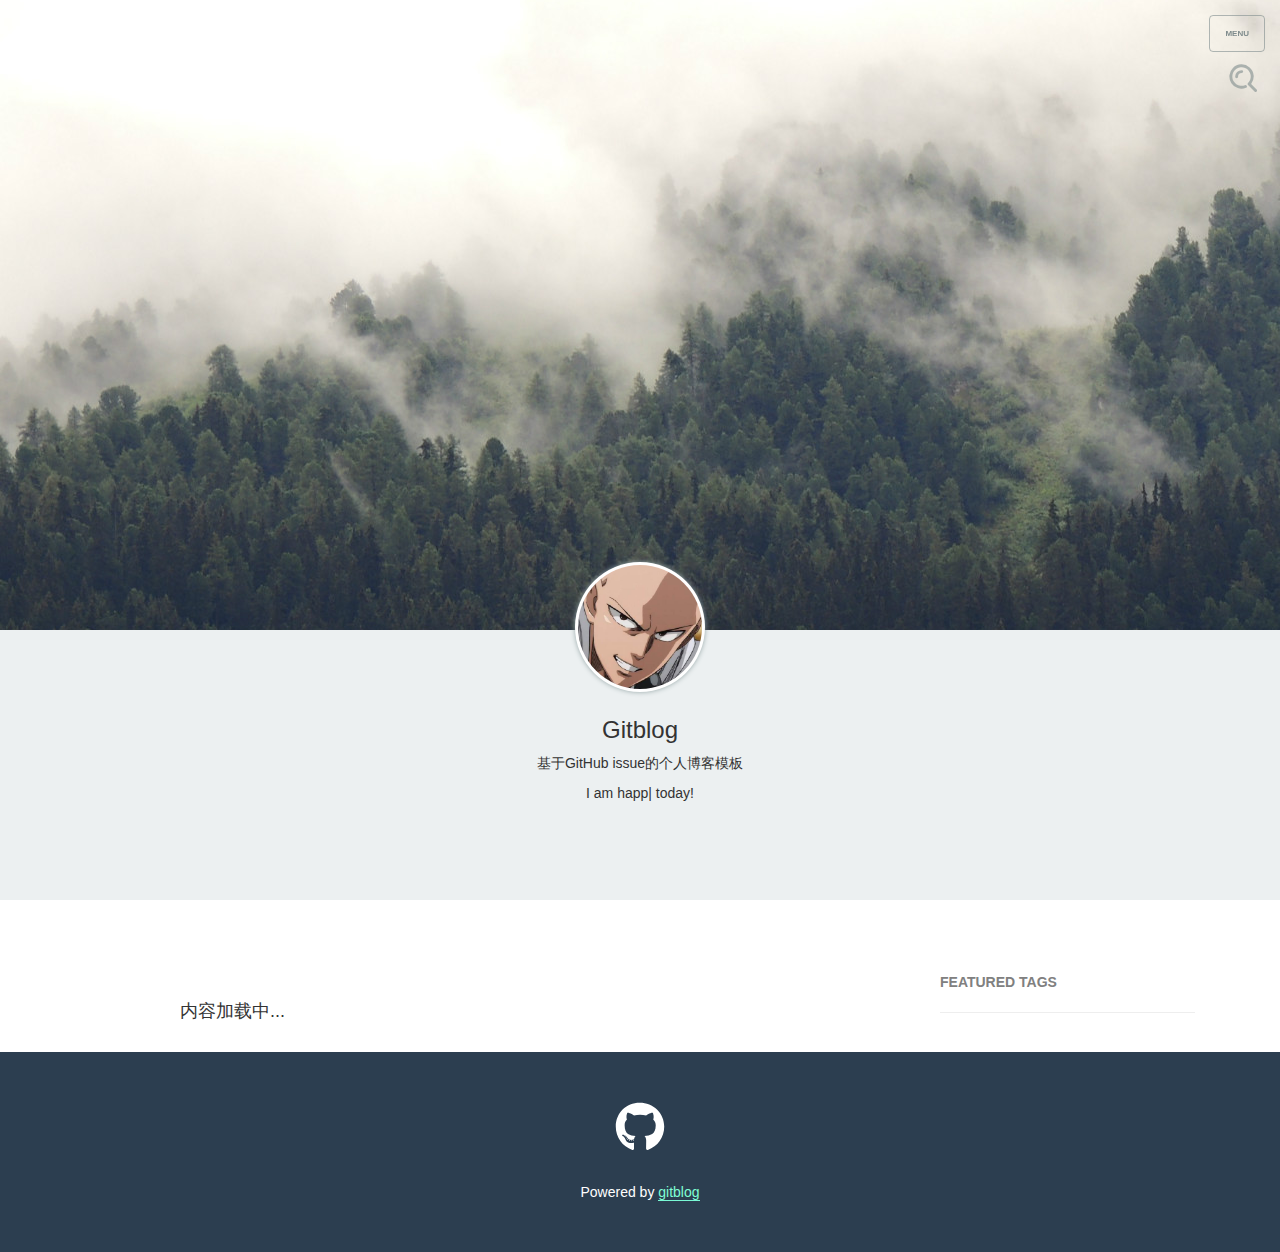
==== index.html @ e929a2d1 "github issue powered blog" ====
<!DOCTYPE HTML>
<html>
  <head>
    <title></title>
    <meta charset="utf-8">
    <meta name="viewport" content="width=device-width,initial-scale=1.0,user-scalable=no"/>
    <meta name="format-detection" content="telephone=no"/>
    <link rel="stylesheet" href="css/common.css">
    <link rel="icon" href="images/avatar.jpg">
    <link rel="stylesheet" href="css/bootstrap.min.css">
    <link rel="stylesheet" href="css/home.css">
  </head>
  <body>
    <label class="navi-button">MENU</label>
    <input type="text" class="search-input" placeholder="回车搜索">
    <img src="images/search.svg" class="search">
    <ul class="main-navication">
      <ul id="menu"></ul>
      <hr>
      <ul id="friends"></ul>
    </ul>
    <div class="main">
      <div class="page_header" ></div>
      <div class="author">
        <div class="head">
          <img src="images/avatar.jpg" class="img-responsive img-circle">
        </div>
        <h3 class="name" id="title"></h3>
        <p class="name" id="instruction"></p>
        <p class="name">I am <text id="changerificwordspanid"></text> today!</p>
      </div>
      <div class="container">
        <div class="col-lg-8 col-lg-offset-1 col-md-8 col-md-offset-1">
          <ul id="issue-list" class="main_content" style="padding-left: 0px; opacity: 1; transform: translateY(0px);">
            <br>
            <h4 class="title">内容加载中...</h4>
            </br>
          </ul>
        </div>
        <div class="col-lg-3 col-lg-offset-0 col-md-3 col-md-offset-0 visible-lg visible-md" style="margin: 72px auto 0 auto;">
          <a style="line-height:1.1;font-weight:700;cursor:pointer;color:#808080;text-decoration: none">FEATURED TAGS</a>
          <div class="tags" style="margin-top:10px" id="tags"></div>
          <hr>
        </div>
      </div>
      <div style="text-align: center">
        <ul class="pagination" id="pages" style="display: none"></ul>
      </div>
      <div class="footer" style="text-align: center">
        <div id='icon' style="display: flex;justify-content: center;padding: 0;align-items: center"></div>
        <div id="footer" style="text-align: center;background: #2c3e50;padding-top: 30px;color: white"></div>
      </div>
    </div>
  </body>
  <script src = "js/jquery.min.js"></script>
  <script src = "js/typed.js"></script>
  <script src = "js/gitblog.js"></script>
  <script>
      $(function(){ 
      　$('.head').css("opacity","1");
        $('.head').css("transform","translateY(0)");
        $('.name').css("opacity","1");
        $('.name').css("transform","translateY(0)");
        $('.main_content').css("opacity","1");
        $('.main_content').css("transform","translateY(0)");
        
        $("#changerificwordspanid").typed({
          strings: ["good", "happy", "healthy", "tall"],
          typeSpeed: 100,
          startDelay: 10,
          showCursor: true,
          shuffle: true,
          loop:true
        });
      });
    </script>
</html>
---- css/common.css ----
.footer {
    background: #2c3e50;
    padding: 50px 15px;
    width: 100%;
    bottom:0;
}
.navi-button {
    font-size: .8rem;
    color: #7f8c8d;
    border: 1px solid rgba(127,140,141,0.6);
    line-height: 35px;
    border-radius: 4px;
    display: block;
    padding: 0 15px;
    position: fixed;
    right: 15px;
    top: 15px;
    cursor: pointer;
    text-transform: uppercase;
    z-index: 99;
    transform: translateX(0);
    transition: all 0.4s;
}
.main-navication li {
    list-style: none;
    padding-left: 10px;
}
.main {
    transform: translateX(0);
    min-height: 100vh;
    transition: all 0.4s;
}
.main-navication {
    margin: 0;
    padding: 30px 0 0;
    background: #2c3e50;
    width: 150px;
    position: fixed;
    right: 0;
    top: 0;
    bottom: 0;
    opacity:0;
    transition: all 0.4s;
    overflow: auto;
}
.main-navication a, .main-navication a:visited {
    display: block;
    padding: 0 15px;
    color: white;
    text-decoration: none;
}
.main-navication a:hover {
    display: block;
    padding: 0 15px;
    color: white;
}
.main-navication span {
    font-size: 12px;
    line-height: 48px;
    display: block;
    opacity: 0;
    transform: translateX(-50px);
    transition: all 0.4s;
}
ul.pagination {
    display: inline-block;
    padding: 0;
    margin: 0;
}
ul.pagination li {display: inline;}
ul.pagination li a {
    color: black;
    float: left;
    text-decoration: none;
    border:transparent;
}
ul.pagination li a.active {
    background-color: #ddd;
    color: white;
    pointer-events:none;
}
ul.pagination li a:hover:not(.active) {background-color: #ddd;}
.post-tags {
    margin-top: 40px;
    text-align: center;
}
.post-tags a, .post-tags a:hover {
    display: inline-block;
    margin-right: 10px;
    font-size: 13px;
    overflow-wrap: break-word;
    word-wrap: break-word;
    background-color: transparent;
    color: #555;
    text-decoration: none;
    outline: none;
    border-bottom: 1px solid #999;
    cursor: pointer;
}
.Totop {
    position: fixed;
    right: 20px;
    bottom: 50px;
    display: block;
    width: 42px;
    height: 42px;
    opacity: 0;
    cursor: pointer;
    transform: translateY(0px);
    transition: all 0.4s;
}
.search {
    opacity: 0.6;
    position: fixed;
    right: 20px;
    top: 60px;
    cursor: pointer;
    z-index: 99;
    width: 35px;
    transition: all 0.4s;
}
.search-input {
    width: 42px;
    height: 42px;
    padding-left: 15px;
    border-radius: 42px;
    border: 1px solid rgba(127,140,141,0.6);
    background: white;
    outline: none;
    position: relative;
    transition: all 0.4s;
    position: fixed;
    right: 10px;
    top: 57px;
    z-index: -1;
}
.tags {
    margin-top:10px
}
.tags a , .tags a:hover{
    display: inline-block;
    border: 1px solid rgba(255,255,255,.8);
    border-radius: 999em;
    padding: 0 10px;
    line-height:24px;
    font-size: 12px;
    text-decoration: none;
    margin-bottom: 6px;
    margin-right:5px;
    color:#bfbfbf;
    border-color:#bfbfbf
}
---- css/home.css ----
.page_header{
  width:100%;
  height:70vh;
  position: relative;
  background:url('../images/page_background.jpg') no-repeat 5% 60%;
}
.navi-button {
    font-size: .8rem;
    color: #7f8c8d;
    border: 1px solid rgba(127,140,141,0.6);
    line-height: 35px;
    border-radius: 4px;
    display: block;
    padding: 0 15px;
    right: 15px;
    top: 15px;
    cursor: pointer;
    text-transform: uppercase;
    z-index: 99;
    transition: all .3s;
}
.author {
    background: #ecf0f1;
    text-align: center;
    height:30vh;
}
.head {
    display: inline-block;
    width: 130px;
    height: 130px;
    border-radius: 50%;
    padding: 3px;
    background: #fff;
    box-shadow: 0 0 5px #95a5a6;
    position: relative;
    top: -68px;
    opacity: 0;
    transform: translateY(-20px);
    transition: all 0.8s;
}
.name {
  top: -68px;
  position: relative;
  opacity: 0;
  transform: translateY(-20px);
  transition: all 0.8s;
}


.pagination {
    margin-bottom: 80px;
    padding-left: 0;
}

body {
  background: #2c3e50;
}
.main_content {
  opacity: 0;
  transform: translateY(-20px);
  transition: all 0.8s;
  margin: 72px auto 0 auto;
  padding: 0 36px;
  list-style: none;
}
.main_content>li {
  margin-bottom: 20px;
}
.main {
  width:100%;
  background:#ffffff;
}
.main_content>li p.date, .main_content>li h4.title {
    font-weight: bold;
}
.main_content>li h4.title {
    line-height: 1.5;
    margin: 10px 0;
}
.main_content>li h4.title a {
    color: #2c3e50;
    transition: color .3s;
}
a {
    text-decoration: none;
    color: #34495e;
}
.main_content>li .excerpt, .main_content>li .excerpt *, .main_content>li .no-title {
    font-size: .9rem;
    color: #7f8c8d;
    line-height: 1.5;
    margin: 0;
}
.main_content>li .meta {
    margin-top: 20px;
    border: 1px solid #ecf0f1;
    border-width: 1px 0;
    padding: 22px 10px;
    font-size: .75rem;
    color: #7f8c8d;
}
.main_content>li .meta>li {
    margin-right: 22px;
    display: inline-block;
}
.main_content li > p {
  margin:0;
}
.main_content a {
  text-decoration: none;
  color: #34495e;
}
.issue{
  overflow: hidden;
  text-overflow: ellipsis;
  display: -webkit-box;
  -webkit-line-clamp: 6;
  -webkit-box-orient: vertical;
}
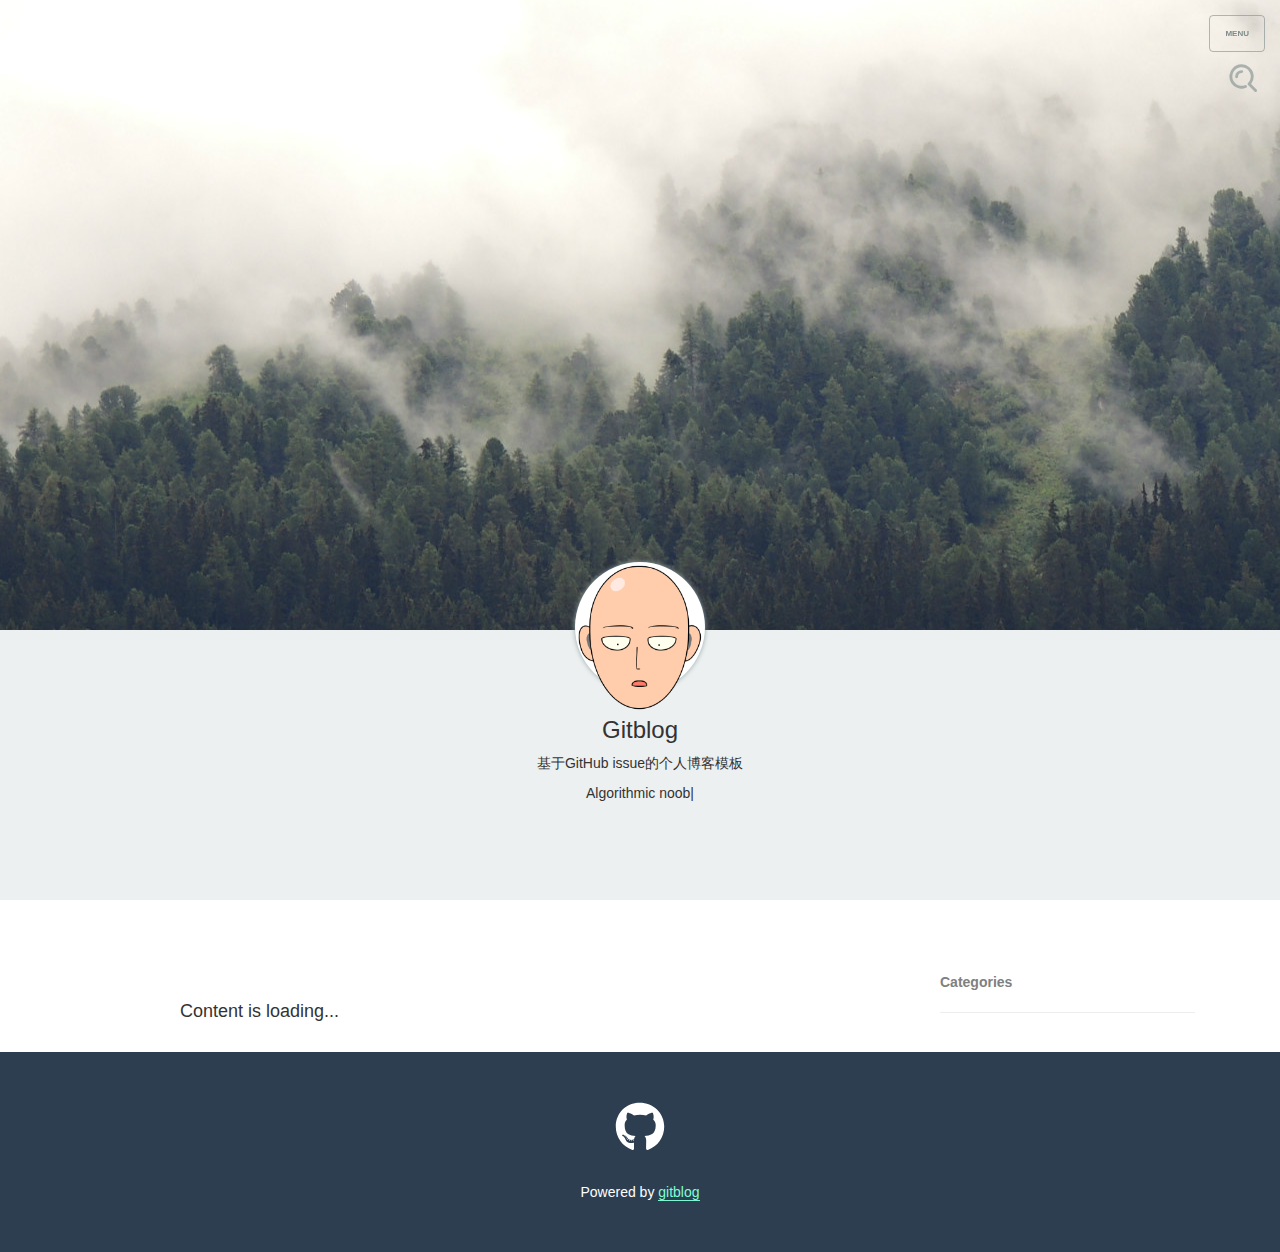
==== commit a9265441: "update profile" ====
--- a/index.html
+++ b/index.html
@@ -6,13 +6,15 @@
     <meta name="viewport" content="width=device-width,initial-scale=1.0,user-scalable=no"/>
     <meta name="format-detection" content="telephone=no"/>
     <link rel="stylesheet" href="css/common.css">
-    <link rel="icon" href="images/avatar.jpg">
+    <link rel="icon" href="images/fish.png">
     <link rel="stylesheet" href="css/bootstrap.min.css">
     <link rel="stylesheet" href="css/home.css">
   </head>
   <body>
+ 
+
     <label class="navi-button">MENU</label>
-    <input type="text" class="search-input" placeholder="回车搜索">
+    <input type="text" class="search-input" placeholder="Press Enter">
     <img src="images/search.svg" class="search">
     <ul class="main-navication">
       <ul id="menu"></ul>
@@ -21,24 +23,24 @@
     </ul>
     <div class="main">
       <div class="page_header" ></div>
-      <div class="author">
-        <div class="head">
-          <img src="images/avatar.jpg" class="img-responsive img-circle">
+        <div class="author">
+          <div class="head">
+            <img src="images/fish.png" class="img-responsive img-circle">
+          </div>
+          <h3 class="name" id="title"></h3>
+          <p class="name" id="instruction"></p>
+          <p class="name">Algorithmic <text id="changerificwordspanid"></text></p>
         </div>
-        <h3 class="name" id="title"></h3>
-        <p class="name" id="instruction"></p>
-        <p class="name">I am <text id="changerificwordspanid"></text> today!</p>
-      </div>
       <div class="container">
         <div class="col-lg-8 col-lg-offset-1 col-md-8 col-md-offset-1">
           <ul id="issue-list" class="main_content" style="padding-left: 0px; opacity: 1; transform: translateY(0px);">
             <br>
-            <h4 class="title">内容加载中...</h4>
+            <h4 class="title">Content is loading...</h4>
             </br>
           </ul>
         </div>
         <div class="col-lg-3 col-lg-offset-0 col-md-3 col-md-offset-0 visible-lg visible-md" style="margin: 72px auto 0 auto;">
-          <a style="line-height:1.1;font-weight:700;cursor:pointer;color:#808080;text-decoration: none">FEATURED TAGS</a>
+          <a style="line-height:1.1;font-weight:700;cursor:pointer;color:#808080;text-decoration: none">Categories</a>
           <div class="tags" style="margin-top:10px" id="tags"></div>
           <hr>
         </div>
@@ -50,6 +52,7 @@
         <div id='icon' style="display: flex;justify-content: center;padding: 0;align-items: center"></div>
         <div id="footer" style="text-align: center;background: #2c3e50;padding-top: 30px;color: white"></div>
       </div>
+
     </div>
   </body>
   <script src = "js/jquery.min.js"></script>
@@ -65,7 +68,7 @@
         $('.main_content').css("transform","translateY(0)");
         
         $("#changerificwordspanid").typed({
-          strings: ["good", "happy", "healthy", "tall"],
+          strings: ["noob!"],
           typeSpeed: 100,
           startDelay: 10,
           showCursor: true,
